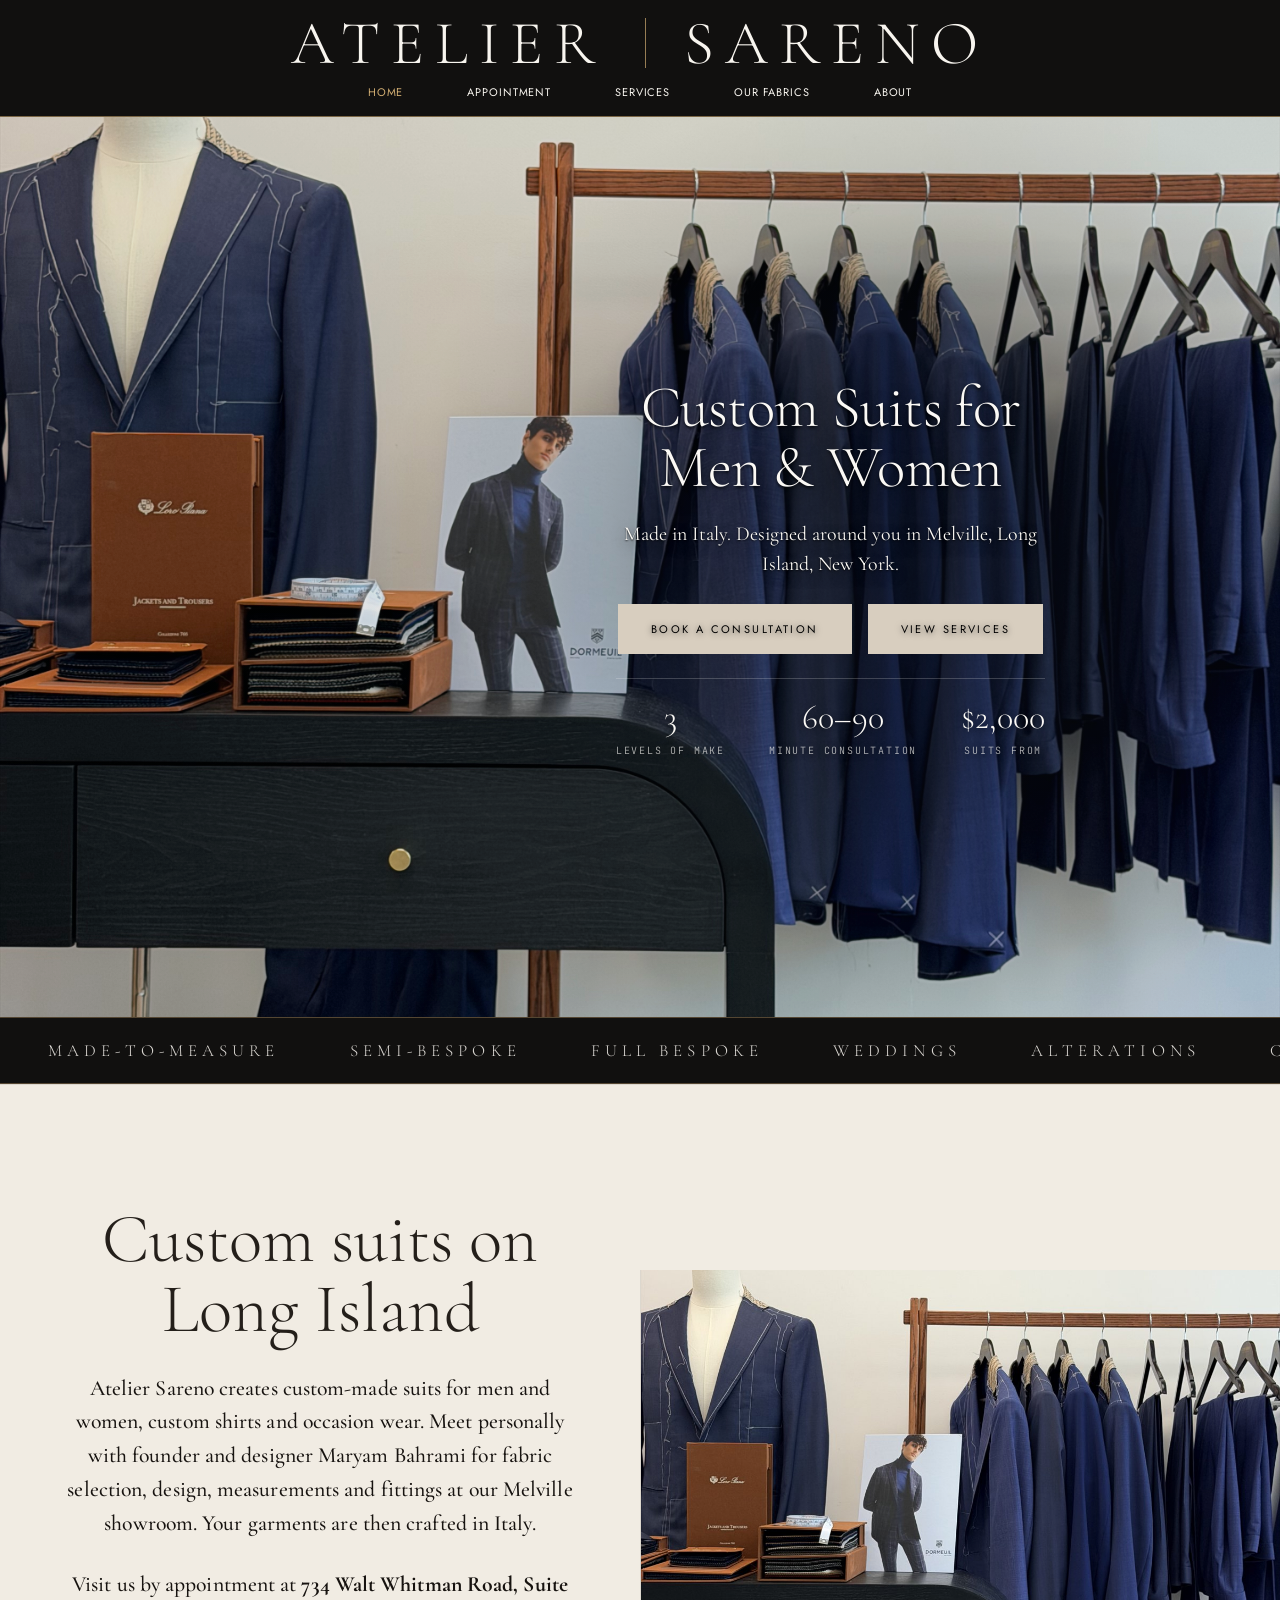
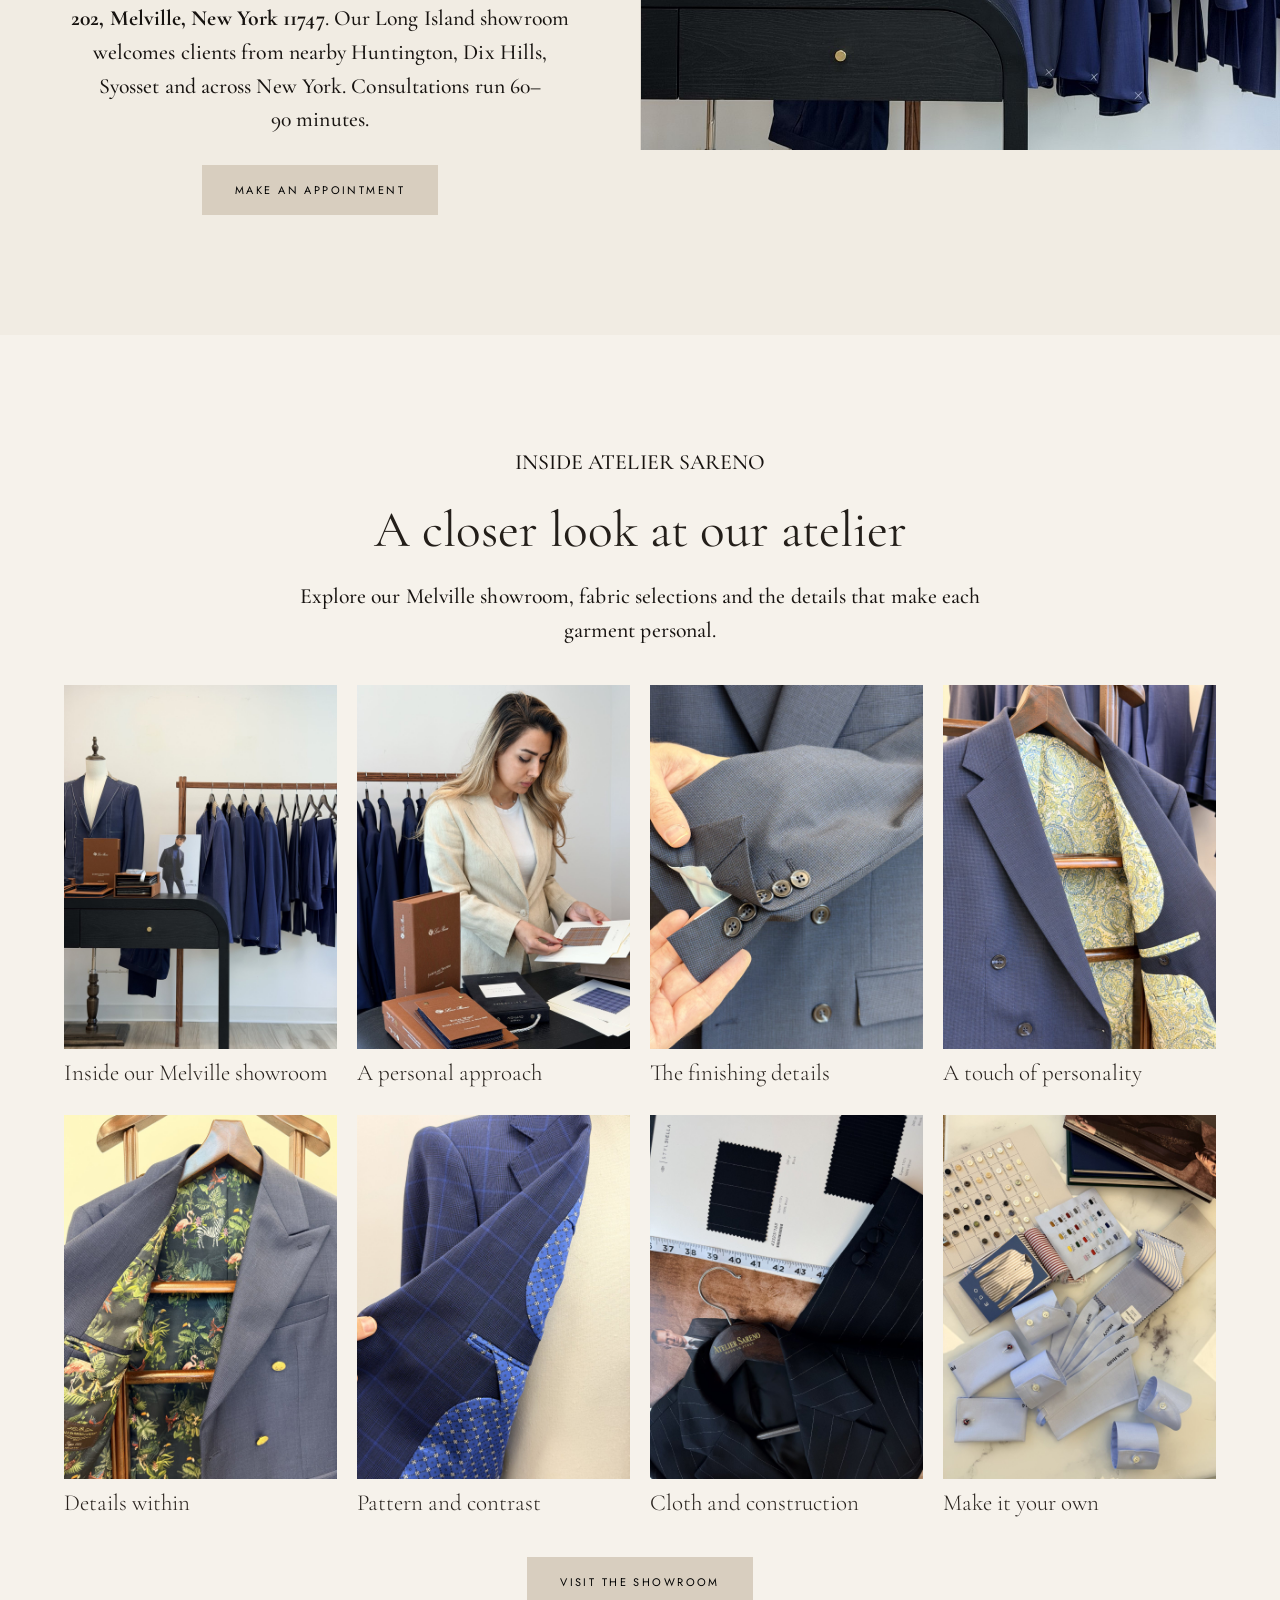
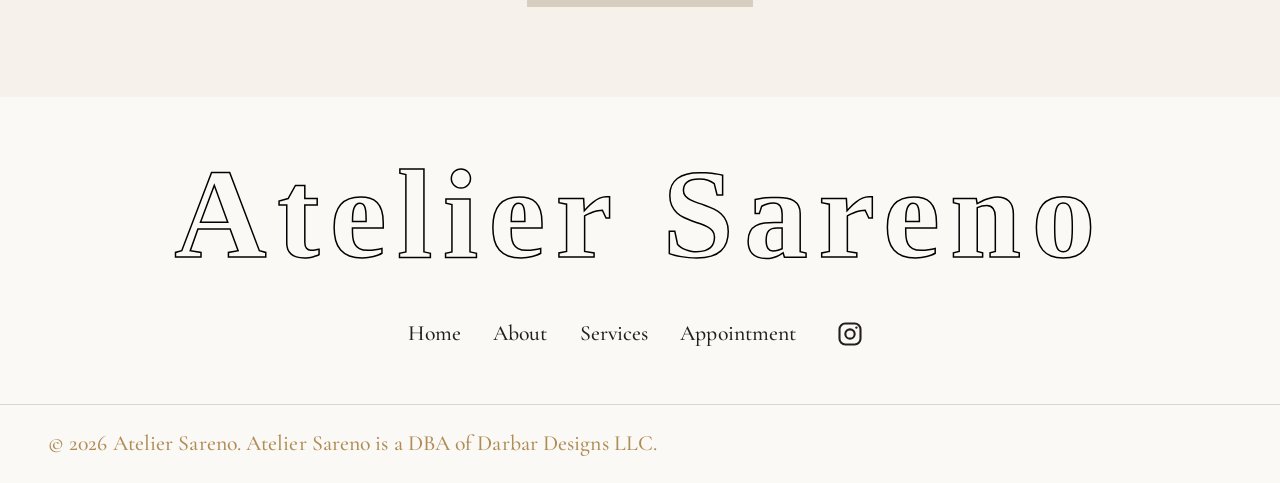
==== index.html @ d33af2ba "Refresh approved button colors on index.html" ====
<!DOCTYPE html>
<html lang="en">
<head>
<meta charset="utf-8">
<meta name="viewport" content="width=device-width, initial-scale=1">
<title>Custom Suits in Melville, Long Island, New York | Atelier Sareno</title>
<meta name="description" content="Custom-made suits for men and women in Melville, Long Island, New York. Made in Italy, with private design consultations and fittings. Suits from $2,000.">
<link rel="canonical" href="https://ateliersareno.com/">
<meta property="og:title" content="Custom Suits in Melville, Long Island, New York | Atelier Sareno">
<meta property="og:description" content="Custom-made suits for men and women in Melville, Long Island, New York. Made in Italy, with private design consultations and fittings. Suits from $2,000.">
<meta property="og:type" content="website">
<meta property="og:image" content="assets/img/hero-poster.jpg">
<link rel="icon" href="favicon.svg" type="image/svg+xml">
<link rel="preconnect" href="https://fonts.googleapis.com">
<link rel="preconnect" href="https://fonts.gstatic.com" crossorigin>
<link href="https://fonts.googleapis.com/css2?family=Cormorant+Garamond:wght@300;400;500;600&family=Jost:wght@300;400;600;700&family=JetBrains+Mono:wght@400&display=swap" rel="stylesheet">
<link rel="stylesheet" href="assets/css/styles.css?v=20261023-buttons">
<style>
  /* Homepage readability refinement */
  .home-masthead {
    position: relative;
    flex-direction: column;
    justify-content: center;
    gap: 16px;
    padding: 18px 48px 16px;
    background: #11100f;
    border-bottom: 1px solid rgba(209, 173, 114, .55);
    backdrop-filter: none;
    -webkit-backdrop-filter: none;
  }

  .home-masthead__brand {
    display: grid;
    grid-template-columns: auto 1px auto;
    align-items: center;
    column-gap: clamp(22px, 3vw, 48px);
    color: #f8f5ef;
    font-family: var(--serif);
    font-size: clamp(40px, 4.8vw, 68px);
    font-weight: 300;
    line-height: .8;
    letter-spacing: .18em;
    text-transform: uppercase;
  }

  .home-masthead__divider {
    width: 1px;
    height: .82em;
    background: rgba(209, 173, 114, .7);
  }

  .home-masthead .site-nav {
    gap: clamp(34px, 5vw, 76px);
    font-size: 11px;
    font-weight: 400;
    letter-spacing: .08em;
  }

  .home-masthead .site-nav a { color: #f8f5ef; }
  .home-masthead .site-nav a.is-active,
  .home-masthead .site-nav a:hover { color: #d1ad72; }

  .hero { justify-content: flex-end; }
  .hero__scrim {
    background:
      radial-gradient(ellipse 42% 52% at 72% 48%,
        rgba(10, 14, 20, .52) 0%,
        rgba(10, 14, 20, .34) 46%,
        rgba(10, 14, 20, .12) 72%,
        rgba(10, 14, 20, .04) 100%),
      rgba(10, 14, 20, .08);
  }

  .hero__inner {
    width: min(100%, 720px);
    max-width: 720px;
    margin: 0 clamp(4vw, 7vw, 110px) 0 0;
    gap: 22px;
  }

  .hero__title {
    max-width: none;
    font-size: clamp(42px, 4.6vw, 68px);
    line-height: 1.02;
    letter-spacing: -.012em;
    text-shadow:
      0 2px 3px rgba(0, 0, 0, .72),
      0 8px 24px rgba(0, 0, 0, .44);
  }

  .hero__title span {
    display: block;
  }

  .hero__lede {
    max-width: 46ch;
    font-size: clamp(18px, 1.55vw, 22px);
    line-height: 1.5;
    font-weight: 400;
    text-shadow:
      0 1px 2px rgba(0, 0, 0, .86),
      0 5px 14px rgba(0, 0, 0, .52);
  }

  .hero__actions {
    margin-top: 2px;
  }

  .hero__actions .btn,
  .hero__stats {
    text-shadow: 0 1px 6px rgba(0, 0, 0, .62);
  }

  .hero__stats {
    margin-top: 2px;
    padding-top: 18px;
  }

  @media (max-width: 720px) {
    .home-masthead {
      min-height: 92px;
      padding: 22px 62px 22px 20px;
      align-items: center;
    }

    .home-masthead__brand {
      column-gap: 14px;
      font-size: clamp(27px, 8vw, 38px);
      letter-spacing: .12em;
    }

    .home-masthead .nav-toggle {
      position: absolute;
      top: 22px;
      right: 18px;
      color: #f8f5ef;
      border-color: rgba(248, 245, 239, .35);
    }

    .home-masthead .site-nav {
      top: 100%;
      background: #11100f;
    }

    .home-masthead .site-nav a {
      color: #f8f5ef;
      border-bottom-color: rgba(248, 245, 239, .14);
    }

    .hero { justify-content: center; }

    .hero__scrim {
      background:
        radial-gradient(ellipse 78% 48% at 50% 48%,
          rgba(10, 14, 20, .56) 0%,
          rgba(10, 14, 20, .30) 52%,
          rgba(10, 14, 20, .08) 100%),
        rgba(10, 14, 20, .08);
    }

    .hero__inner {
      margin: 0;
      padding: 64px 20px 44px;
      gap: 20px;
    }

    .hero__title {
      font-size: clamp(38px, 11vw, 54px);
    }

    .hero__lede {
      font-size: 17px;
      line-height: 1.48;
    }
  }
</style>
<!-- Google tag (gtag.js) -->
<script async src="https://www.googletagmanager.com/gtag/js?id=AW-18395568832"></script>
<script>
  window.dataLayer = window.dataLayer || [];
  function gtag(){dataLayer.push(arguments);}
  gtag('js', new Date());

  gtag('config', 'AW-18395568832');
</script>
<!-- Meta Pixel Code -->
<script>
  !function(f,b,e,v,n,t,s)
  {if(f.fbq)return;n=f.fbq=function(){n.callMethod?
  n.callMethod.apply(n,arguments):n.queue.push(arguments)};
  if(!f._fbq)f._fbq=n;n.push=n;n.loaded=!0;n.version='2.0';
  n.queue=[];t=b.createElement(e);t.async=!0;
  t.src=v;s=b.getElementsByTagName(e)[0];
  s.parentNode.insertBefore(t,s)}(window, document,'script',
  'https://connect.facebook.net/en_US/fbevents.js');
  fbq('init', '1225433773137099');
  fbq('track', 'PageView');
</script>
<!-- End Meta Pixel Code -->
<meta property="og:url" content="https://ateliersareno.com/">
<script type="application/ld+json">
{
  "@context": "https://schema.org",
  "@type": "ClothingStore",
  "@id": "https://ateliersareno.com/#atelier",
  "name": "Atelier Sareno",
  "url": "https://ateliersareno.com/",
  "description": "Custom-made suits and shirts for men and women, made in Italy. Private design consultations, fabric selection, measurements and fittings in Melville, Long Island, New York. By appointment only.",
  "image": "https://ateliersareno.com/assets/img/atelier-office-hero.jpg",
  "email": "info@ateliersareno.com",
  "address": {
    "@type": "PostalAddress",
    "streetAddress": "734 Walt Whitman Road, Suite 202",
    "addressLocality": "Melville",
    "addressRegion": "NY",
    "postalCode": "11747",
    "addressCountry": "US"
  },
  "areaServed": [
    {
      "@type": "Place",
      "name": "Long Island, New York"
    },
    {
      "@type": "State",
      "name": "New York"
    }
  ],
  "sameAs": [
    "https://www.instagram.com/atelier_sareno/"
  ]
}
</script>
</head>
<body>

<header class="site-header home-masthead">
  <a class="home-masthead__brand" href="index.html" aria-label="Atelier Sareno home">
    <span>Atelier</span><span class="home-masthead__divider" aria-hidden="true"></span><span>Sareno</span>
  </a>
  <button class="nav-toggle" type="button" data-nav-toggle aria-expanded="false" aria-controls="primary-nav">Menu</button>
  <nav class="site-nav" id="primary-nav" data-nav aria-label="Primary">
    <a href="index.html" class="is-active">Home</a>
    <a href="appointment.html">Appointment</a>
    <a href="services.html">Services</a>
    <a href="our-fabrics.html">Our Fabrics</a>
    <a href="about.html">About</a>
  </nav>
</header>

<main>
  <section class="hero">
    <!-- Background still. To use a video instead: put an MP4 at assets/video/hero.mp4,
         delete the <img> below and uncomment the <video> block. -->
    <img class="hero__media" src="assets/img/atelier-office-hero.jpg" alt="">
    <!--
    <video class="hero__media" autoplay muted loop playsinline poster="assets/img/hero-poster.jpg" aria-hidden="true">
      <source src="assets/video/hero.mp4" type="video/mp4">
    </video>
    -->
    <div class="hero__scrim"></div>
    <div class="hero__inner">
      <h1 class="hero__title"><span>Custom Suits for</span><span>Men &amp; Women</span></h1>
      <p class="hero__lede">Made in Italy. Designed around you in Melville, Long Island, New York.</p>
      <div class="hero__actions">
        <a class="btn btn--ghost-light" href="appointment.html">Book a consultation</a>
        <a class="btn btn--ghost-light" href="services.html">View services</a>
      </div>
      <div class="hero__stats">
        <div class="stat"><span class="stat__value">3</span><span class="stat__label">Levels of make</span></div>
        <div class="stat"><span class="stat__value">60&ndash;90</span><span class="stat__label">Minute consultation</span></div>
        <div class="stat"><span class="stat__value">$2,000</span><span class="stat__label">Suits from</span></div>
      </div>
    </div>
  </section>

  <section class="strip" aria-label="What we make">
    <span>Made-to-Measure</span><span>Semi-Bespoke</span><span>Full Bespoke</span><span>Weddings</span><span>Alterations</span><span>Consultation</span><span>Made-to-Measure</span><span>Semi-Bespoke</span>
  </section>

  <section class="split">
    <div class="split__copy">
      <h2>Custom suits on Long Island</h2>
      <p>Atelier Sareno creates custom-made suits for men and women, custom shirts and occasion wear. Meet personally with founder and designer Maryam Bahrami for fabric selection, design, measurements and fittings at our Melville showroom. Your garments are then crafted in Italy.</p>
      <p>Visit us by appointment at <strong>734 Walt Whitman Road, Suite 202, Melville, New York 11747</strong>. Our Long Island showroom welcomes clients from nearby Huntington, Dix Hills, Syosset and across New York. Consultations run 60&ndash;90 minutes.</p>
      <a class="btn btn--brass" href="appointment.html">Make an appointment</a>
    </div>
    <div class="split__media">
      <img src="assets/img/showroom-20261018/showroom.jpg" alt="Suits on the rack and fabric books in the Atelier Sareno showroom" loading="lazy" width="1200" height="1600">
    </div>
  </section>

  <section class="atelier-gallery" aria-labelledby="atelier-gallery-title">
    <div class="atelier-gallery__intro"><p class="atelier-gallery__eyebrow">Inside Atelier Sareno</p><h2 id="atelier-gallery-title">A closer look at our atelier</h2><p>Explore our Melville showroom, fabric selections and the details that make each garment personal.</p></div>
    <div class="atelier-gallery__grid"><figure><a href="assets/img/showroom-20261018/showroom.jpg"><img src="assets/img/showroom-20261018/showroom.jpg" alt="Suits in progress and fabric books in the Atelier Sareno showroom" width="1200" height="1600" loading="lazy"></a><figcaption>Inside our Melville showroom</figcaption></figure><figure><a href="assets/img/showroom-20261018/maryam-fabrics.jpg"><img src="assets/img/showroom-20261018/maryam-fabrics.jpg" alt="Maryam selecting a checked fabric at the showroom" width="1200" height="1600" loading="lazy"></a><figcaption>A personal approach</figcaption></figure><figure><a href="assets/img/showroom-20261018/cuff-buttons.jpg"><img src="assets/img/showroom-20261018/cuff-buttons.jpg" alt="Close view of jacket cuff buttons and textured blue cloth" width="1200" height="1600" loading="lazy"></a><figcaption>The finishing details</figcaption></figure><figure><a href="assets/img/showroom-20261018/paisley-lining.jpg"><img src="assets/img/showroom-20261018/paisley-lining.jpg" alt="Blue jacket with a yellow and blue paisley lining" width="1200" height="1600" loading="lazy"></a><figcaption>A touch of personality</figcaption></figure><figure><a href="assets/img/showroom-20261018/tropical-lining.jpg"><img src="assets/img/showroom-20261018/tropical-lining.jpg" alt="Navy jacket with gold buttons and a tropical animal print lining" width="1200" height="1600" loading="lazy"></a><figcaption>Details within</figcaption></figure><figure><a href="assets/img/showroom-20261018/checked-jacket.jpg"><img src="assets/img/showroom-20261018/checked-jacket.jpg" alt="Blue checked jacket with a contrasting patterned lining" width="1200" height="1600" loading="lazy"></a><figcaption>Pattern and contrast</figcaption></figure><figure><a href="assets/img/showroom-20261018/pinstripe-suit.jpg"><img src="assets/img/showroom-20261018/pinstripe-suit.jpg" alt="Dark pinstripe jacket alongside a fabric swatch book" width="1200" height="1600" loading="lazy"></a><figcaption>Cloth and construction</figcaption></figure><figure><a href="assets/img/showroom-20261018/shirt-details.jpg"><img src="assets/img/showroom-20261018/shirt-details.jpg" alt="Shirt cuffs, collar samples, buttons and fabric selections" width="1200" height="1600" loading="lazy"></a><figcaption>Make it your own</figcaption></figure></div>
    <div class="atelier-gallery__action"><a class="btn btn--brass" href="appointment.html">Visit the showroom</a></div>
  </section>
</main>

<footer class="site-footer">
  <div class="site-footer__mark">Atelier Sareno</div>
  <nav class="site-footer__nav" aria-label="Footer">
    <a href="index.html">Home</a>
    <a href="about.html">About</a>
    <a href="services.html">Services</a>
    <a href="appointment.html">Appointment</a>
    <a href="https://www.instagram.com/atelier_sareno/" target="_blank" rel="noopener" aria-label="Atelier Sareno on Instagram" title="Instagram" style="display:inline-flex;align-items:center;justify-content:center;min-width:44px;min-height:44px"><svg xmlns="http://www.w3.org/2000/svg" width="28" height="28" viewBox="0 0 24 24" fill="none" stroke="currentColor" stroke-width="1.8" stroke-linecap="round" stroke-linejoin="round" aria-hidden="true" focusable="false" style="vertical-align:middle"><rect x="3" y="3" width="18" height="18" rx="5"/><circle cx="12" cy="12" r="4"/><circle cx="17.5" cy="6.5" r="1" fill="currentColor" stroke="none"/></svg></a>
  </nav>
  <div class="site-footer__legal">&copy; <span data-year>2026</span> Atelier Sareno. Atelier Sareno is a DBA of Darbar Designs LLC.</div>
</footer>

<script src="assets/js/main.js" defer></script>
</body>
</html>
---- assets/css/styles.css ----
/* Atelier Sareno — site styles */


:root {
  --cream: #FBF9F5;
  --panel: #F1ECE3;
  --ink: #241F1A;
  --brass: #B08D57;
  --dark: #1B1918;
  --dark-text: #F1ECE3;
  --serif: "Cormorant Garamond", "Times New Roman", Times, serif;
  --sans: "Jost", "Helvetica Neue", Helvetica, Arial, sans-serif;
  --mono: "JetBrains Mono", "SFMono-Regular", Consolas, monospace;
}

* { box-sizing: border-box; }

[hidden] { display: none !important; }

html { scroll-behavior: smooth; }

body {
  margin: 0;
  background: var(--cream);
  color: var(--ink);
  font-family: var(--sans);
  font-weight: 300;
  overflow-x: hidden;
  -webkit-font-smoothing: antialiased;
}

img, video { display: block; max-width: 100%; }

a { color: inherit; text-decoration: none; transition: color .18s ease; }
a:hover { color: var(--brass); }

::selection { background: var(--brass); color: var(--cream); }

h1, h2, h3 { margin: 0; font-family: var(--serif); font-weight: 300; }

/* ---------- header ---------- */
.site-header {
  position: sticky;
  top: 0;
  z-index: 50;
  display: flex;
  align-items: center;
  justify-content: space-between;
  gap: 24px;
  padding: 18px 48px;
  background: rgba(17, 16, 15, 0.96);
  backdrop-filter: blur(14px);
  -webkit-backdrop-filter: blur(14px);
  border-bottom: 1px solid rgba(209, 173, 114, .35);
}
.wordmark {
  font-family: var(--serif);
  font-weight: 400;
  font-size: 28px;
  letter-spacing: 0.2em;
  text-transform: uppercase;
  white-space: nowrap;
  color: var(--dark-text);
}
.site-nav {
  display: flex;
  gap: 26px;
  font-size: 11px;
  font-weight: 700;
  letter-spacing: 0.12em;
  text-transform: uppercase;
  white-space: nowrap;
}
.site-nav a { color: var(--dark-text); }
.site-nav a.is-active { color: var(--brass); }

.nav-toggle {
  display: none;
  background: none;
  border: 1px solid rgba(241, 236, 227, 0.3);
  color: var(--dark-text);
  padding: 8px 12px;
  font-family: var(--mono);
  font-size: 11px;
  letter-spacing: 0.14em;
  text-transform: uppercase;
  cursor: pointer;
}

/* dark header variant (services page) */
.site-header--dark {
  background: rgba(27, 25, 24, 0.9);
  border-bottom-color: rgba(241, 236, 227, 0.12);
}
.site-header--dark .wordmark { color: var(--dark-text); }
.site-header--dark .site-nav a { color: var(--dark-text); }
.site-header--dark .site-nav a.is-active { color: var(--brass); }
.site-header--dark .nav-toggle { color: var(--dark-text); border-color: rgba(241, 236, 227, 0.3); }

/* ---------- buttons ---------- */
.btn {
  display: inline-block;
  padding: 16px 32px;
  font-family: var(--sans);
  font-size: 11px;
  font-weight: 400;
  letter-spacing: 0.22em;
  text-transform: uppercase;
  cursor: pointer;
  border: 1px solid transparent;
  transition: background .18s ease, color .18s ease, border-color .18s ease;
}
.btn--brass { background: var(--brass); color: var(--cream); }
.btn--brass:hover { background: var(--ink); color: var(--cream); }
.btn--ghost-light { background: transparent; border-color: rgba(251, 249, 245, 0.35); color: var(--cream); }
.btn--ghost-light:hover { border-color: var(--cream); color: var(--cream); }
.btn--ghost-dark { background: transparent; border-color: rgba(36, 31, 26, 0.2); color: var(--ink); }
.btn--ghost-dark:hover { border-color: var(--brass); color: var(--ink); }

/* ---------- hero ---------- */
.hero {
  position: relative;
  min-height: 100vh;
  display: flex;
  align-items: center;
  justify-content: center;
  overflow: hidden;
}
.hero__media {
  position: absolute;
  inset: 0;
  width: 100%;
  height: 100%;
  object-fit: cover;
  object-position: center20%;
  z-index: 0;
}
.hero__scrim {
  position: absolute;
  inset: 0;
  background: linear-gradient(90deg, rgba(18,16,14,.48) 0%, rgba(18,16,14,.28) 55%, rgba(18,16,14,.12) 100%);
  z-index: 1;
}
.hero__inner {
  position: relative;
  z-index: 2;
  display: flex;
  flex-direction: column;
  align-items: center;
  text-align: center;
  gap: 32px;
  max-width: 660px;
  padding: 96px 32px;
  color: var(--cream);
}
.hero__title {
  font-size: clamp(36px, 4.6vw, 72px);
  line-height: 1;
  letter-spacing: -0.02em;
  color: var(--cream);
  text-shadow: 0 2px 8px rgba(0,0,0,.45);
}

.hero__lede {
  margin: 0;
  font-family: var(--serif);
  font-weight: 300;
  font-size: clamp(18px, 2.1vw, 22px);
  line-height: 1.35;
  color: var(--cream);
  max-width: 52ch;
  text-wrap: pretty;
}
.hero__actions { display: flex; gap: 16px; flex-wrap: wrap; justify-content: center; }
.hero__stats {
  display: flex;
  gap: 44px;
  flex-wrap: wrap;
  justify-content: center;
  padding-top: 20px;
  margin-top: 8px;
  border-top: 1px solid rgba(251, 249, 245, 0.2);
}
.stat { display: flex; flex-direction: column; gap: 6px; }
.stat__value { font-family: var(--serif); font-size: 34px; color: var(--cream); }
.stat__label {
  font-family: var(--mono);
  font-size: 10px;
  letter-spacing: 0.18em;
  text-transform: uppercase;
  color: rgba(251, 249, 245, 0.7);
}

/* ---------- marquee strip ---------- */
.strip {
  display: flex;
  gap: 70px;
  padding: 22px 48px;
  background: #11100f;
  border-top: 1px solid rgba(209, 173, 114, .35);
  border-bottom: 1px solid rgba(209, 173, 114, .35);
  font-family: var(--serif);
  font-size: 17px;
  letter-spacing: 0.3em;
  text-transform: uppercase;
  color: rgba(248, 245, 239, .88);
  white-space: nowrap;
  overflow: hidden;
}

/* ---------- split CTA ---------- */
.split {
  display: grid;
  grid-template-columns: 1fr 1fr;
  align-items: center;
  border-top: 1px solid rgba(36, 31, 26, 0.1);
  background: var(--panel);
}
.split__copy {
  padding: 120px 48px;
  text-align: center;
  display: flex;
  flex-direction: column;
  align-items: center;
  gap: 28px;
}
.split__copy h2 { font-size: clamp(40px, 5.4vw, 80px); line-height: 1; max-width: 14ch; }
.split__copy p {
  margin: 0;
  font-size: 17px;
  line-height: 1.7;
  color: rgba(36, 31, 26, 0.75);
  max-width: 52ch;
  text-wrap: pretty;
}
.split__media {
  aspect-ratio: 4 / 3;
  border-left: 1px solid rgba(36, 31, 26, 0.1);
  overflow: hidden;
}
.split__media img { width: 100%; height: 100%; object-fit: cover; }

/* ---------- services page ---------- */
.page--dark { background: var(--dark); color: var(--dark-text); }
.page--dark .page-title { color: var(--dark-text); }

.page-title-band { padding: 70px 48px 40px; text-align: center; }
.page-title { font-size: clamp(34px, 4vw, 54px); }

.service-group { padding: 0 48px 60px; }
.service-group__title {
  margin: 0 0 28px;
  font-family: var(--serif);
  font-weight: 400;
  font-size: 34px;
}
.service-row {
  display: flex;
  align-items: center;
  gap: 32px;
  padding: 28px 0;
  border-bottom: 1px solid rgba(241, 236, 227, 0.12);
}
.service-row__media {
  width: 220px;
  height: 220px;
  flex: none;
  border: 1px solid rgba(241, 236, 227, 0.14);
  overflow: hidden;
  background: #14120F;
}
.service-row__media img { width: 100%; height: 100%; object-fit: cover; }
.service-row__body { flex: 1; display: flex; flex-direction: column; gap: 6px; min-width: 0; }
.service-row__body h3 { font-family: var(--serif); font-weight: 400; font-size: 28px; }
.service-row__meta { font-size: 14px; color: rgba(241, 236, 227, 0.6); }
.service-row__note {
  margin: 6px 0 0;
  font-size: 14px;
  line-height: 1.6;
  color: rgba(241, 236, 227, 0.6);
  max-width: 52ch;
}
.service-row__cta {
  align-self: flex-start;
  margin-top: 18px;
  background: var(--dark-text);
  color: var(--dark);
  padding: 16px 26px;
  font-size: 11px;
  font-weight: 700;
  letter-spacing: 0.14em;
  text-transform: uppercase;
  text-align: center;
  line-height: 1.5;
}
.service-row__cta:hover { background: var(--brass); color: var(--dark); }
.service-grid {
  max-width: 980px;
  margin: 0 auto;
  display: grid;
  grid-template-columns: 1fr;
  gap: 0;
}
.service-card {
  min-height: 290px;
  padding: 38px 0;
  gap: 40px;
  align-items: center;
  border: 0;
  border-bottom: 1px solid rgba(241, 236, 227, 0.16);
  background: transparent;
}
.service-card .service-row__media {
  width: 260px;
  height: 260px;
}
.service-card:last-child {
  width: 100%;
}
.service-card .service-row__cta {
  width: min(100%, 620px);
  min-width: 0;
  margin-top: 30px;
  padding-block: 20px;
}
.service-pair {
  display: grid;
  grid-template-columns: repeat(2, minmax(0, 1fr));
  border-bottom: 1px solid rgba(241, 236, 227, 0.12);
}
.service-pair .service-row { border-bottom: 0; }
.service-pair .service-row + .service-row {
  padding-left: 32px;
  border-left: 1px solid rgba(241, 236, 227, 0.12);
}
.service-pair .service-row__media {
  width: clamp(150px, 13vw, 200px);
  height: clamp(150px, 13vw, 200px);
}

@media (max-width: 980px) {
  .service-pair { grid-template-columns: 1fr; }
  .service-pair .service-row + .service-row {
    padding-left: 0;
    border-top: 1px solid rgba(241, 236, 227, 0.12);
    border-left: 0;
  }
}

@media (max-width: 600px) {
  .service-card {
    gap: 22px;
    padding: 28px 0;
    align-items: center;
    flex-direction: row;
  }
  .service-card .service-row__media {
    width: 31vw;
    height: 31vw;
    min-width: 118px;
    min-height: 118px;
    max-width: 180px;
    max-height: 180px;
  }
  .service-card .service-row__cta {
    width: 100%;
    min-width: 0;
    margin-top: 18px;
    padding: 15px 12px;
  }
  .service-card .service-row__body h3 { font-size: clamp(24px, 7vw, 34px); }
}


/* ---------- about page ---------- */
.duo { display: grid; grid-template-columns: 1fr 1fr; }
.duo--border-bottom { border-bottom: 1px solid rgba(36, 31, 26, 0.1); }
.duo--panel { background: var(--panel); border-top: 1px solid rgba(36, 31, 26, 0.1); grid-template-columns: 1fr; justify-items: center; }
.duo__text {
  padding: 100px 56px;
  display: flex;
  flex-direction: column;
  gap: 24px;
  border-right: 1px solid rgba(36, 31, 26, 0.1);
}
.duo__text--about {
  min-height: 100%;
  align-items: center;
  justify-content: center;
  text-align: center;
  color: #171310;
}
.duo__text--about h1 {
  margin-bottom: 24px;
  font-family: var(--serif);
  font-size: clamp(42px, 4vw, 66px);
  font-weight: 500;
  line-height: 1;
  letter-spacing: 0.015em;
}
.duo__text--about p {
  max-width: 42ch;
  margin: 0 auto 20px;
  font-family: var(--serif);
  font-size: clamp(18px, 1.45vw, 22px);
  font-weight: 400;
  line-height: 1.48;
  color: #171310;
}
.eyebrow {
  font-family: var(--mono);
  font-size: 11px;
  font-weight: 700;
  letter-spacing: 0.24em;
  text-transform: uppercase;
  color: var(--brass);
}
.duo__text h1 { font-size: clamp(42px, 5.2vw, 78px); line-height: 1; letter-spacing: -0.02em; }
.duo__text h2 { font-size: clamp(34px, 3.8vw, 54px); line-height: 1.05; }
.duo__text p {
  margin: 0;
  font-size: 17px;
  line-height: 1.75;
  color: rgba(36, 31, 26, 0.82);
  max-width: 46ch;
  text-wrap: pretty;
}
.duo__media { min-height: 520px; overflow: hidden; }
.duo__media img { width: 100%; height: 100%; object-fit: cover; }
.contact-block {
  padding: 56px 56px;
  text-align: center;
  align-items: center;
  display: flex;
  flex-direction: column;
  gap: 2px;
  font-family: var(--mono);
  font-size: 13px;
  font-weight: 700;
  letter-spacing: 0.1em;
  color: #000;
  line-height: 2.3;
}
.contact-block .btn { margin-top: 28px; align-self: center; line-height: 1; }

/* ---------- appointment page ---------- */
.booking-wrap { flex: 1; display: flex; justify-content: center; }
.booking {
  padding: 60px 64px 100px;
  background: var(--panel);
  display: flex;
  flex-direction: column;
  max-width: 860px;
  width: 100%;
}
.booking__media {
  aspect-ratio: 16 / 9;
  width: calc(100% + 128px);
  margin-left: -64px;
  margin-bottom: 36px;
  border: 1px solid rgba(36, 31, 26, 0.1);
  background: var(--panel);
  overflow: hidden;
}
.booking__media img { width: 100%; height: 100%; object-fit: cover; object-position: center 32%; }
.booking h1 {
  font-size: clamp(40px, 5.2vw, 76px);
  line-height: 1;
  letter-spacing: -0.02em;
  text-align: center;
}
.booking__lede {
  margin: 16px auto 36px;
  font-size: 18px;
  line-height: 1.75;
  color: rgba(36, 31, 26, 0.8);
  max-width: 46ch;
  text-align: center;
  text-wrap: pretty;
}

.form { display: flex; flex-direction: column; gap: 20px; font-size: 0.92em; }
.field { display: flex; flex-direction: column; gap: 8px; }
.field__label {
  font-family: var(--sans);
  font-size: 10px;
  font-weight: 800;
  letter-spacing: 0.2em;
  text-transform: uppercase;
  color: var(--ink);
}
.field input,
.field textarea {
  background: none;
  border: none;
  border-bottom: 1px solid rgba(36, 31, 26, 0.16);
  color: var(--ink);
  font-family: var(--sans);
  font-size: 17px;
  font-weight: 300;
  padding: 10px 0;
  outline: none;
}
.field textarea { resize: vertical; }
.field input:focus,
.field textarea:focus { border-bottom-color: var(--brass); }
.field input::placeholder,
.field textarea::placeholder { color: rgba(36, 31, 26, 0.35); }

.select-wrap { position: relative; }
.select-wrap select {
  width: 100%;
  background: none;
  border: 1px solid rgba(36, 31, 26, 0.16);
  color: var(--ink);
  font-family: var(--sans);
  font-size: 16px;
  font-weight: 300;
  padding: 14px 40px 14px 16px;
  outline: none;
  appearance: none;
  -webkit-appearance: none;
  cursor: pointer;
  border-radius: 0;
}
.select-wrap select:focus { border-color: var(--brass); }
.select-wrap::after {
  content: "\25BE";
  position: absolute;
  right: 16px;
  top: 50%;
  transform: translateY(-50%);
  pointer-events: none;
  font-size: 12px;
  color: var(--ink);
}

.calendar {
  border: 1px solid rgba(36, 31, 26, 0.16);
  padding: 20px;
  display: flex;
  flex-direction: column;
  gap: 16px;
}
.calendar__head { display: flex; align-items: center; justify-content: space-between; }
.calendar__nav {
  background: none;
  border: none;
  color: var(--ink);
  font-size: 18px;
  line-height: 1;
  cursor: pointer;
  padding: 6px 12px;
}
.calendar__nav:hover { color: var(--brass); }
.calendar__month { font-family: var(--serif); font-size: 18px; font-weight: 700; color: var(--ink); }
.calendar__weekdays,
.calendar__grid { display: grid; grid-template-columns: repeat(7, 1fr); gap: 4px; justify-items: center; }
.calendar__weekdays {
  font-family: var(--mono);
  font-size: 10px;
  color: rgba(36, 31, 26, 0.5);
}
.calendar__day {
  width: 36px;
  height: 36px;
  border: none;
  background: transparent;
  color: var(--ink);
  font-family: var(--sans);
  font-size: 13px;
  cursor: pointer;
  border-radius: 50%;
  transition: background .15s ease, color .15s ease;
}
.calendar__day:hover:not(:disabled) { background: rgba(176, 141, 87, 0.2); }
.calendar__day:disabled { color: rgba(36, 31, 26, 0.28); cursor: default; }
.calendar__day.is-empty { visibility: hidden; }
.calendar__day.is-selected { background: var(--brass); color: var(--cream); }
.calendar__times {
  display: flex;
  flex-wrap: wrap;
  gap: 8px;
  padding-top: 12px;
  border-top: 1px solid rgba(36, 31, 26, 0.1);
}
.time-slot {
  background: transparent;
  color: var(--ink);
  border: 1px solid rgba(36, 31, 26, 0.16);
  padding: 9px 14px;
  font-family: var(--sans);
  font-size: 12px;
  cursor: pointer;
  transition: background .15s ease, color .15s ease, border-color .15s ease;
}
.time-slot:hover { border-color: var(--brass); }
.time-slot.is-selected { background: var(--brass); color: var(--cream); border-color: var(--brass); }

.form__error {
  font-family: var(--mono);
  font-size: 11px;
  letter-spacing: 0.08em;
  color: #9B3A2F;
}
.form__submit { align-self: flex-start; margin-top: 8px; }

.confirmation { display: flex; flex-direction: column; gap: 20px; padding: 20px 0 8px; }
.confirmation h2 { font-size: clamp(30px, 3.6vw, 44px); line-height: 1.1; }
.confirmation__note { font-size: 15px; opacity: 0.75; max-width: 42ch; }

.how-it-works { max-width: 900px; margin: 0 auto; padding: 72px 48px; display: flex; flex-direction: column; gap: 22px; border: 1px solid rgba(241, 236, 227, 0.16); }
.how-it-works h2 { font-size: clamp(34px, 4.4vw, 48px); font-weight: 400; margin-bottom: 6px; }
.how-it-works__step { display: flex; flex-direction: column; gap: 16px; padding-bottom: 16px; border-bottom: 1px solid rgba(36, 31, 26, 0.16); }
.how-it-works__label { font-family: var(--mono); font-size: 16px; letter-spacing: 0.1em; }
.how-it-works__step p { font-family: var(--serif); font-size: 22px; line-height: 1.5; max-width: 60ch; }
.how-it-works__cta {
  align-self: flex-start;
  margin-top: 24px;
  font-family: var(--mono);
  font-size: 13px;
  letter-spacing: 0.1em;
  text-transform: uppercase;
  color: var(--ink);
  text-decoration: underline;
  text-underline-offset: 6px;
}
.how-it-works--dark .how-it-works__step { border-bottom-color: rgba(241, 236, 227, 0.16); }
.how-it-works--dark .how-it-works__cta { color: var(--dark-text); }
@media (max-width: 640px) {
  .how-it-works { padding: 48px 24px; }
}
.confirmation__summary {
  font-family: var(--mono);
  font-size: 12px;
  line-height: 2;
  letter-spacing: 0.06em;
  color: rgba(36, 31, 26, 0.75);
}
.confirmation__actions { display: flex; gap: 12px; flex-wrap: wrap; }

.booking__contact {
  display: flex;
  flex-direction: column;
  gap: 2px;
  margin-top: 32px;
  padding: 28px 32px;
  border: 1px solid rgba(36, 31, 26, 0.16);
  font-family: var(--sans);
  font-size: 14px;
  font-weight: 700;
  color: var(--ink);
  line-height: 1.9;
}

/* ---------- footer ---------- */
.site-footer { background: var(--cream); color: var(--ink); }
.site-footer__mark {
  font-family: "Times New Roman", Times, serif;
  font-weight: 600;
  font-size: clamp(36px, 10vw, 170px);
  line-height: 0.9;
  letter-spacing: 0.08em;
  text-align: center;
  padding: 60px 24px 40px;
  color: transparent;
  -webkit-text-stroke: 1.5px #000;
  text-stroke: 1.5px #000;
}
.site-footer__nav {
  display: flex;
  align-items: center;
  justify-content: center;
  flex-wrap: wrap;
  gap: 32px;
  padding: 0 48px 48px;
  font-family: var(--mono);
  font-size: 12px;
  letter-spacing: 0.12em;
  text-transform: uppercase;
}
.site-footer__nav a { color: var(--ink); }
.site-footer__legal {
  border-top: 1px solid rgba(36, 31, 26, 0.16);
  padding: 22px 48px;
  font-family: var(--mono);
  font-size: 11px;
  letter-spacing: 0.1em;
  color: var(--brass);
}

/* ---------- 404 ---------- */
.notfound {
  min-height: 70vh;
  display: flex;
  flex-direction: column;
  align-items: center;
  justify-content: center;
  gap: 24px;
  text-align: center;
  padding: 80px 32px;
}
.notfound h1 { font-size: clamp(48px, 8vw, 110px); line-height: 1; }

/* ---------- responsive ---------- */
@media (max-width: 900px) {
  .site-header { padding: 16px 24px; }
  .wordmark { font-size: 20px; letter-spacing: 0.16em; }
  .nav-toggle { display: block; }
  .site-nav {
    position: absolute;
    top: 100%;
    left: 0;
    right: 0;
    flex-direction: column;
    gap: 0;
    background: var(--cream);
    border-bottom: 1px solid rgba(36, 31, 26, 0.1);
    display: none;
  }
  .site-header--dark .site-nav { background: var(--dark); }
  .site-nav.is-open { display: flex; }
  .site-nav a { padding: 16px 24px; border-bottom: 1px solid rgba(36, 31, 26, 0.08); }

  .split, .duo { grid-template-columns: 1fr; }
  .duo__text { border-right: none; border-bottom: 1px solid rgba(36, 31, 26, 0.1); padding: 64px 24px; }
  .duo__media { min-height: 320px; }
  .contact-block { padding: 64px 24px; }
  .split__copy { padding: 72px 24px; }
  .split__media { border-left: none; border-top: 1px solid rgba(36, 31, 26, 0.1); }

  .strip { gap: 40px; font-size: 14px; padding: 18px 24px; }

  .service-group { padding: 0 24px 40px; }
  .service-row { flex-wrap: wrap; gap: 20px; }
  .service-row__media { width: 140px; height: 140px; }
  .service-row__cta { width: 100%; }

  .booking { padding: 40px 24px 72px; }
  .booking__media { width: calc(100% + 48px); margin-left: -24px; }
  .site-footer__nav { gap: 18px; padding: 0 24px 36px; font-size: 11px; }
  .site-footer__legal { padding: 20px 24px; }
  .page-title-band { padding: 48px 24px 28px; }
}

@media (max-width: 480px) {
  .hero__stats { gap: 24px; }
  .stat__value { font-size: 26px; }
  .hero__inner { padding: 72px 20px; }
}

@media print {
  .site-header, .nav-toggle, .hero__media { display: none; }
}

/* ---------- alterations landing page ---------- */
.landing-page {
  --landing-ivory: #f7f1e6;
  --landing-cream: #fbf7ef;
  --landing-nude: #eadfce;
  --landing-gold: #b99258;
  --landing-brown: #493a30;
  --landing-muted: #78695e;
  background: var(--landing-cream);
  color: var(--landing-brown);
}
.landing-page .landing-header {
  position: relative;
  padding: 28px clamp(24px, 6vw, 88px);
  background: #11100f;
  border-bottom: 1px solid rgba(209, 173, 114, .35);
  box-shadow: none;
  backdrop-filter: none;
}
.landing-page .wordmark { color: var(--dark-text); font-size: clamp(22px, 2.1vw, 30px); font-weight: 600; letter-spacing: .08em; }
.landing-page .site-nav { margin-left: auto; }
.landing-page .site-nav a { color: var(--dark-text); }
.landing-page .site-nav a.is-active, .landing-page .site-nav a:hover { color: var(--landing-gold); }
.landing-header__note { margin-left: 30px; font-family: var(--serif); font-size: 12px; letter-spacing: .09em; text-transform: uppercase; color: rgba(241, 236, 227, .7); }

.landing-hero, .landing-service, .landing-custom {
  width: min(1180px, calc(100% - 48px));
  margin-inline: auto;
  display: grid;
  grid-template-columns: minmax(0, .92fr) minmax(340px, .78fr);
  align-items: center;
  gap: clamp(56px, 9vw, 138px);
}
.landing-hero { min-height: 760px; padding: 76px 0 112px; }
.landing-hero__copy { padding-left: clamp(0px, 2vw, 28px); }
.landing-kicker { margin: 0 0 24px; font-size: 11px; font-weight: 500; letter-spacing: .2em; text-transform: uppercase; color: var(--landing-gold); }
.landing-hero h1 { max-width: 12ch; font-size: clamp(48px, 6.1vw, 86px); font-weight: 500; line-height: .98; letter-spacing: -.025em; text-transform: uppercase; }
.landing-rule { display: block; width: 84px; height: 1px; margin: 28px 0; background: var(--landing-gold); }
.landing-intro { max-width: 37ch; margin: 0; font-family: var(--serif); font-size: clamp(19px, 2vw, 24px); line-height: 1.45; color: var(--landing-muted); }
.landing-list { margin: 0; padding: 0; list-style: none; font-family: var(--serif); font-size: clamp(18px, 1.8vw, 22px); line-height: 1.55; color: var(--landing-muted); }
.landing-list--inline { margin-top: 9px; }
.landing-list--inline li { display: inline; }
.landing-list--inline li + li::before { content: " · "; color: var(--landing-gold); }
.landing-button { display: inline-flex; align-items: center; justify-content: center; min-width: 260px; margin-top: 38px; padding: 17px 26px; border: 1px solid rgba(185, 146, 88, .75); background: var(--landing-nude); color: var(--landing-brown); font-size: 11px; font-weight: 600; letter-spacing: .12em; text-transform: uppercase; transition: background .2s ease, color .2s ease; }
.landing-button:hover { background: var(--landing-brown); color: var(--landing-cream); }
.landing-photo-frame { margin: 0; padding: clamp(14px, 2vw, 28px); background: var(--landing-ivory); }
.landing-photo-frame img { width: 100%; height: auto; object-fit: contain; }
.landing-hero__media { justify-self: end; width: min(100%, 480px); }

.landing-alterations {
  width: min(1080px, calc(100% - 48px));
  margin: 0 auto 80px;
  padding: clamp(64px, 8vw, 104px);
  display: grid;
  grid-template-columns: minmax(0, 1.15fr) minmax(260px, .85fr);
  gap: clamp(52px, 8vw, 110px);
  align-items: center;
  background: var(--landing-ivory);
}
.landing-alterations__intro h2 { font-size: clamp(38px, 4.3vw, 58px); font-weight: 500; line-height: 1.03; }
.landing-alterations__intro > p:last-child { max-width: 45ch; margin: 0; font-family: var(--serif); font-size: clamp(18px, 1.7vw, 22px); line-height: 1.55; color: var(--landing-muted); }
.landing-alterations__list { margin: 0; padding: 0; display: grid; grid-template-columns: 1fr 1fr; column-gap: 30px; list-style: none; font-family: var(--serif); font-size: 18px; color: var(--landing-muted); }
.landing-alterations__list li { padding: 10px 0; border-bottom: 1px solid rgba(185, 146, 88, .28); }

.landing-services { padding: 18px 0 134px; }
.landing-service { min-height: 660px; padding: 72px 0; }
.landing-service--reverse .landing-service__media { order: 2; }
.landing-service--reverse .landing-service__copy { order: 1; }
.landing-service__media { width: min(100%, 500px); justify-self: center; }
.landing-service__media img { max-height: 570px; }
.landing-service__copy h2, .landing-custom__copy h2, .landing-studio h2 { font-size: clamp(37px, 4.1vw, 58px); font-weight: 500; line-height: 1.04; color: var(--landing-brown); }

.landing-custom { width: 100%; grid-template-columns: minmax(300px, .78fr) minmax(0, 1.22fr); gap: clamp(52px, 8vw, 122px); padding: 92px max(24px, calc((100vw - 1180px) / 2)); background: var(--landing-nude); }
.landing-custom__media { margin: 0; justify-self: end; width: min(100%, 460px); }
.landing-custom__media img { width: 100%; height: auto; object-fit: contain; }
.landing-custom__copy { max-width: 600px; }
.landing-made { margin: 28px 0 18px; color: var(--landing-gold); font-family: var(--serif); font-size: 18px; font-weight: 600; letter-spacing: .08em; text-transform: uppercase; }
.landing-custom .landing-button { background: transparent; }
.landing-custom .landing-button:hover { background: var(--landing-brown); }

.landing-studio { padding: 118px 24px; text-align: center; background: var(--landing-ivory); }
.landing-studio .landing-kicker { margin-bottom: 18px; }
.landing-studio address, .landing-studio > p:not(.landing-kicker) { margin: 26px 0 0; font-family: var(--serif); font-size: 19px; font-style: normal; line-height: 1.65; color: var(--landing-muted); }
.landing-studio > p:not(.landing-kicker) { margin-top: 10px; font-style: italic; }
.landing-footer { display: flex; justify-content: space-between; gap: 24px; padding: 26px clamp(24px, 6vw, 88px); border-top: 1px solid rgba(73, 58, 48, .12); background: var(--landing-cream); color: var(--landing-muted); font-size: 11px; letter-spacing: .1em; text-transform: uppercase; }

@media (max-width: 900px) {
  .landing-page .landing-header { padding: 20px 24px; }
  .landing-page .site-nav { background: var(--landing-cream); }
  .landing-header__note { display: none; }
  .landing-page .nav-toggle { color: var(--landing-brown); border-color: rgba(73, 58, 48, .25); }
  .landing-hero, .landing-service, .landing-custom { grid-template-columns: 1fr; gap: 48px; }
  .landing-hero { min-height: 0; padding: 72px 0 96px; }
  .landing-hero__media { justify-self: center; width: min(100%, 520px); }
  .landing-service { min-height: 0; padding: 64px 0; }
  .landing-service--reverse .landing-service__media, .landing-service--reverse .landing-service__copy { order: initial; }
  .landing-service__media { justify-self: stretch; width: 100%; }
  .landing-service__copy { padding: 0 8px; }
  .landing-services { padding-bottom: 90px; }
  .landing-alterations { grid-template-columns: 1fr; padding: 64px clamp(24px, 7vw, 56px); }
  .landing-custom { padding: 78px 24px; }
  .landing-custom__media { justify-self: center; width: min(100%, 520px); }
}
@media (max-width: 520px) {
  .landing-hero, .landing-service { width: calc(100% - 36px); }
  .landing-hero h1 { font-size: clamp(43px, 13vw, 62px); }
  .landing-photo-frame { padding: 12px; }
  .landing-alterations { width: calc(100% - 36px); margin-bottom: 52px; padding: 52px 24px; gap: 34px; }
  .landing-alterations__list { grid-template-columns: 1fr; }
  .landing-button { width: 100%; min-width: 0; }
  .landing-studio { padding: 88px 24px; }
  .landing-footer { flex-direction: column; align-items: center; text-align: center; }
}

/* ---------- unified luxury body typography ---------- */
body p:not(.hero__lede):not(.fabrics-kicker):not(.fabrics-intro__statement):not(.landing-kicker):not(.form__error):not(.confirmation__note) {
  font-family: var(--serif);
  font-size: clamp(20px, 1.7vw, 26px);
  font-weight: 500;
  line-height: 1.55;
  letter-spacing: .004em;
}
body:not(.page--dark):not(.landing-page) p:not(.hero__lede):not(.form__error):not(.confirmation__note),
.landing-page p:not(.landing-kicker):not(.form__error):not(.confirmation__note) {
  color: #171310;
}
.page--dark p:not(.form__error):not(.confirmation__note) {
  color: #f1ece3;
}

/* Contact details and social links match the About body text on every page. */
.contact-block,
.booking__contact,
.landing-studio address,
.site-footer__nav,
.site-footer__legal,
.landing-footer {
  font-family: var(--serif);
  font-size: clamp(20px, 1.7vw, 26px);
  font-weight: 500;
  line-height: 1.55;
  letter-spacing: .004em;
  font-style: normal;
  text-transform: none;
}
.contact-block > span,
.contact-block > a:not(.btn),
.booking__contact > span,
.booking__contact > a,
.site-footer__nav > a,
.landing-footer > a {
  font: inherit;
  letter-spacing: inherit;
}
.contact-block > span,
.contact-block > a:not(.btn),
.booking__contact > span,
.booking__contact > a {
  max-width: 100%;
  overflow-wrap: anywhere;
}

/* Original showroom and garment photographs, October 2026. */
.atelier-gallery { padding: clamp(48px,7vw,100px) clamp(20px,5vw,80px); background: #f6f2eb; }
.atelier-gallery__intro { max-width: 700px; margin: 0 auto 38px; text-align: center; }
.atelier-gallery__eyebrow { text-transform: uppercase; letter-spacing: .14em; font-size: 13px; }
.atelier-gallery h2 { font-family: var(--serif); font-size: clamp(34px,4vw,52px); font-weight: 400; line-height: 1.1; margin: 12px 0 20px; }
.atelier-gallery__grid { display: grid; grid-template-columns: repeat(4,minmax(0,1fr)); gap: 28px 20px; }
.atelier-gallery figure { margin: 0; min-width: 0; }
.atelier-gallery figure a { display: block; }
.atelier-gallery img { display: block; width: 100%; height: auto; aspect-ratio: 3/4; object-fit: cover; }
.atelier-gallery figcaption { font-family: var(--serif); font-size: 23px; color: #29231e; padding-top: 10px; }
.atelier-gallery__action { margin-top: 40px; text-align: center; }
@media(max-width: 1000px) { .atelier-gallery__grid { grid-template-columns: repeat(2,minmax(0,1fr)); } }
@media(max-width: 480px) { .atelier-gallery__grid { grid-template-columns: 1fr; gap: 26px; } }

/* Approved action button palette, October 23, 2026. */
body .btn,
body .service-row__cta,
body .landing-button {
  background: #D8CEBF;
  color: #000000;
  border-color: #D8CEBF;
}
body .btn:hover,
body .service-row__cta:hover,
body .landing-button:hover {
  background: #CBBEAC;
  color: #000000;
  border-color: #CBBEAC;
}
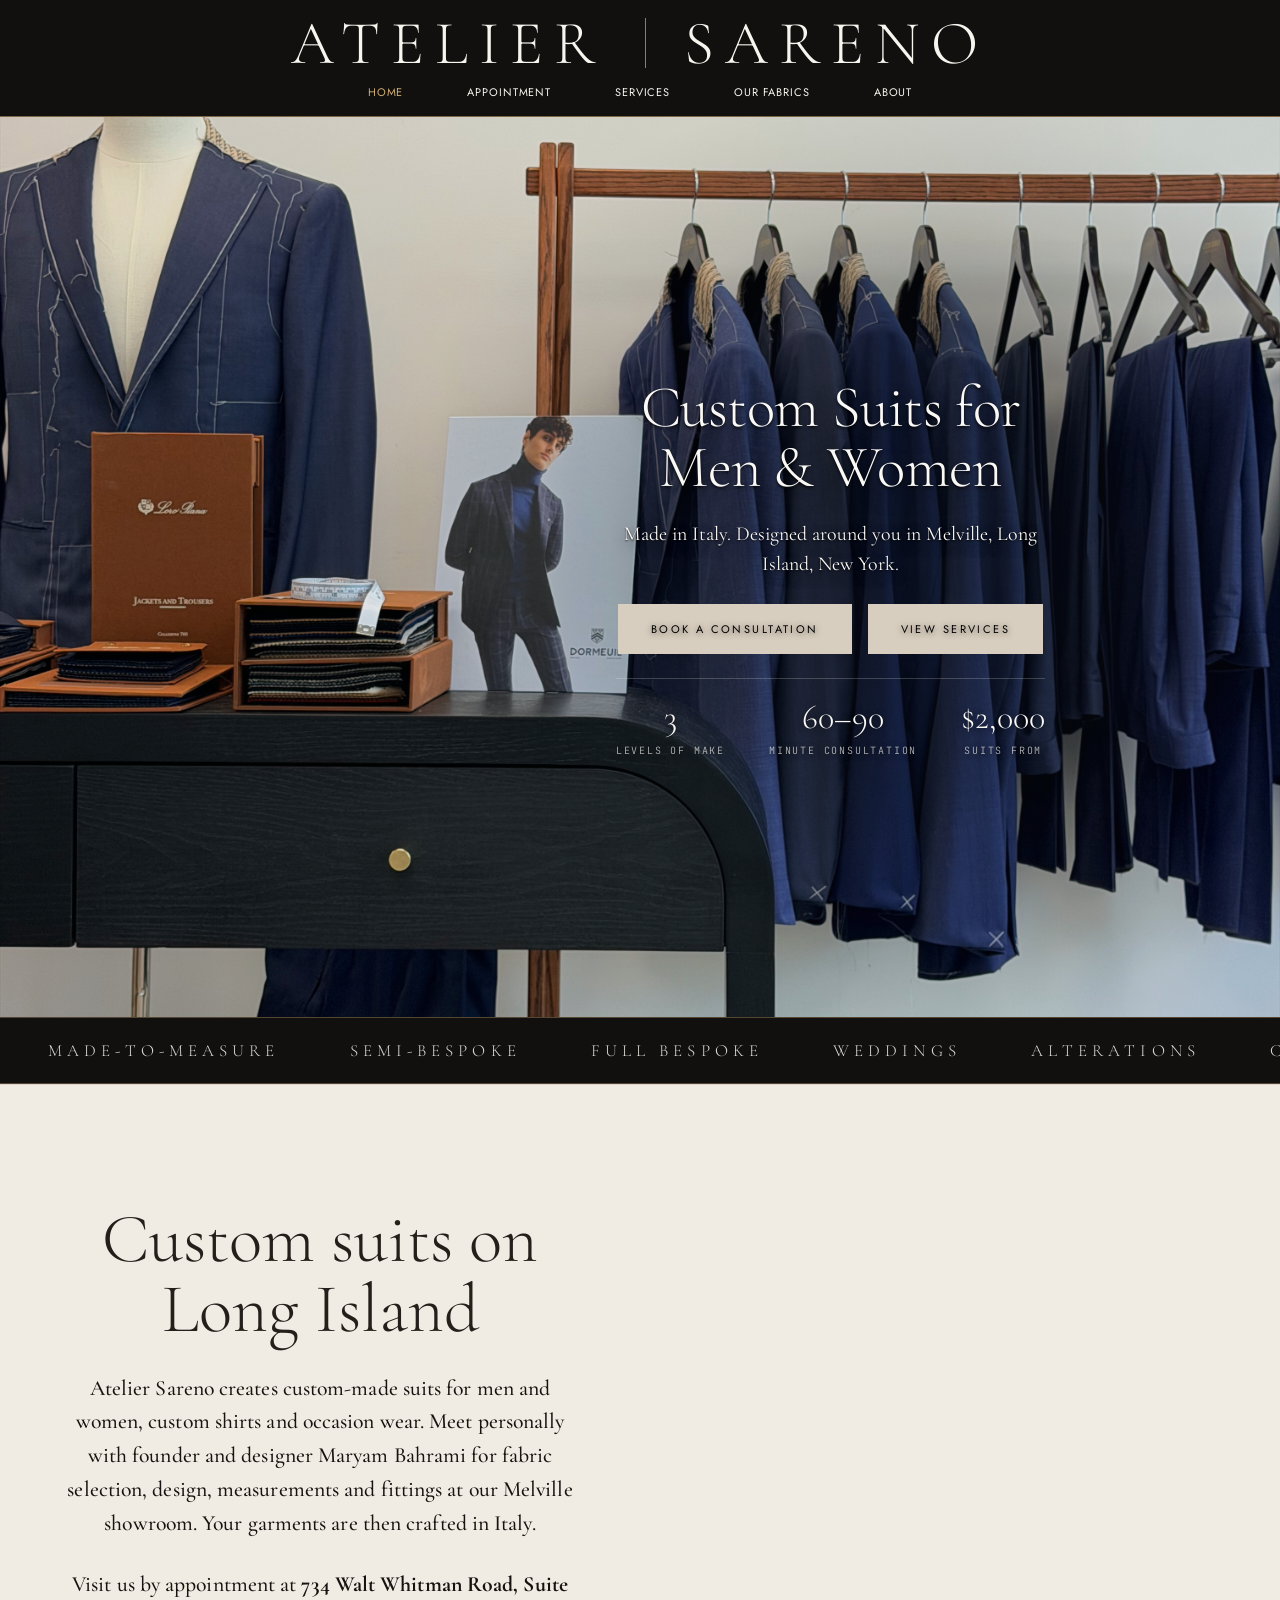
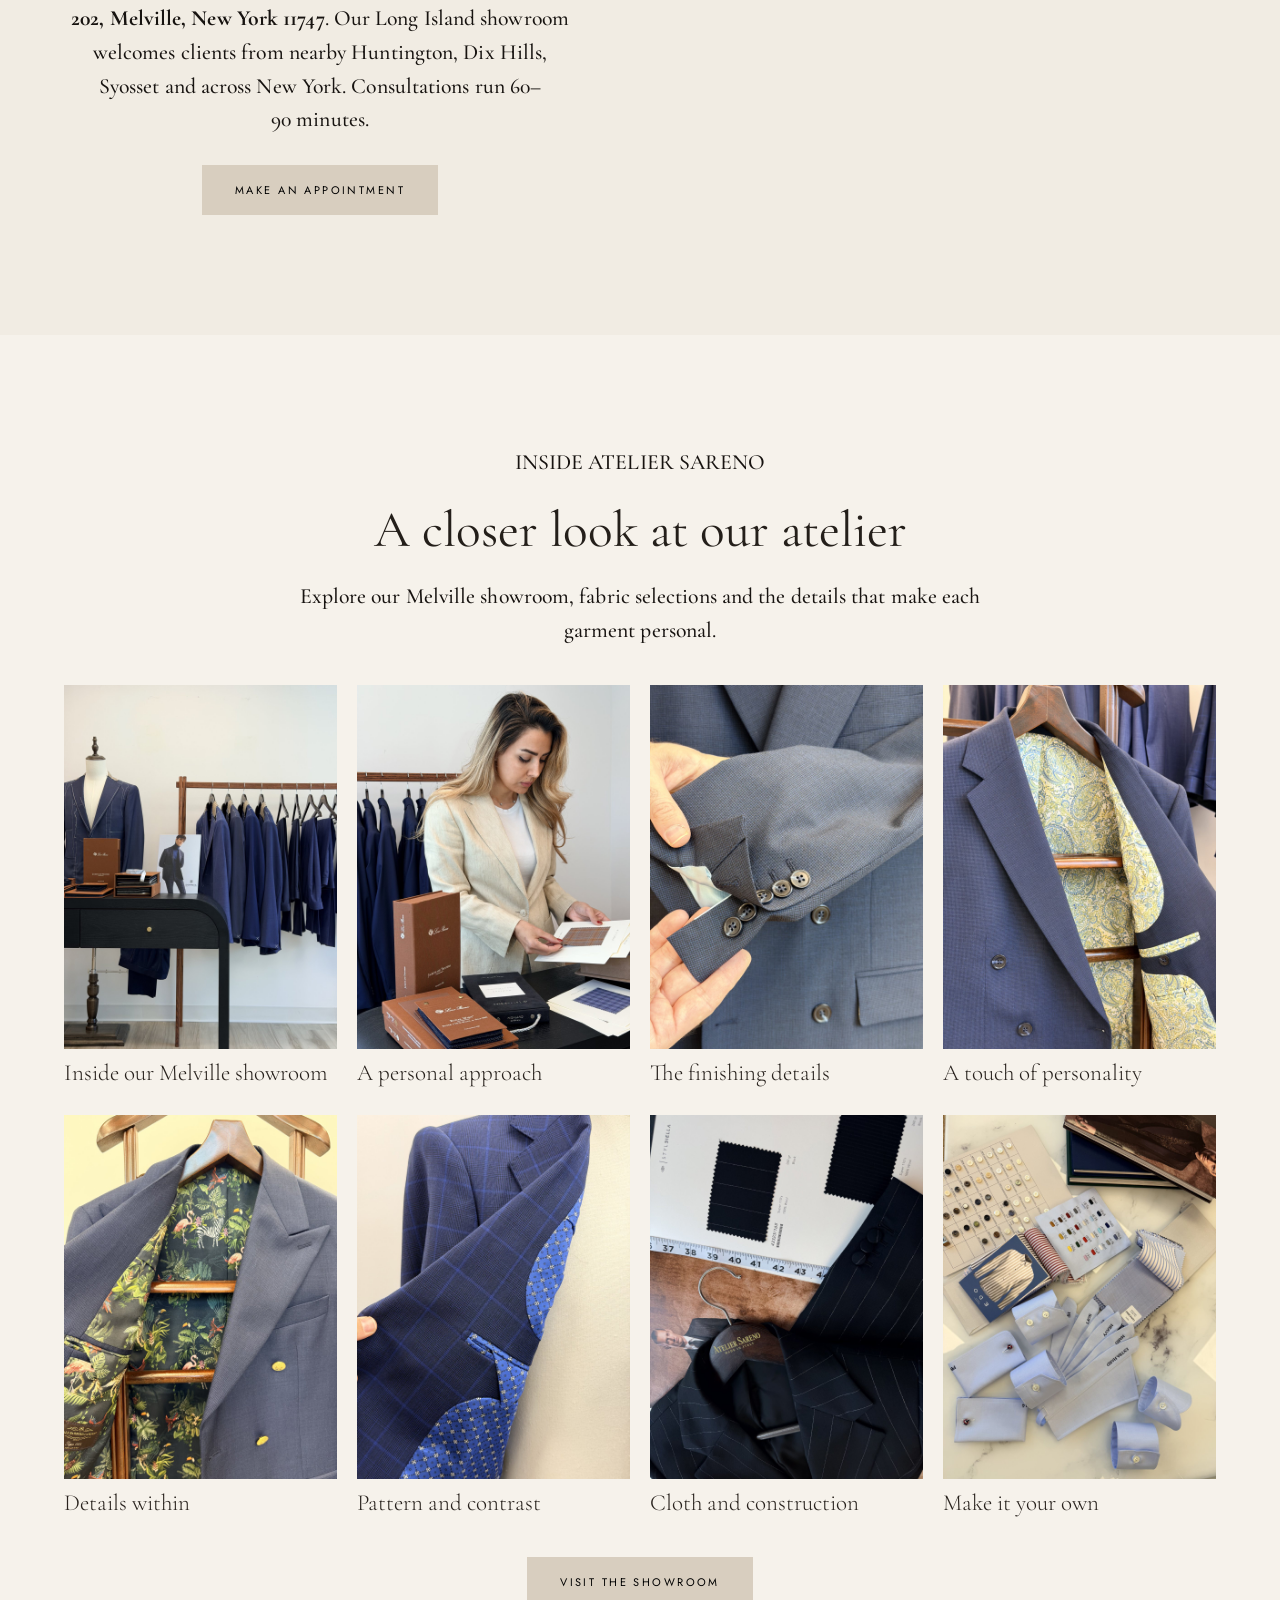
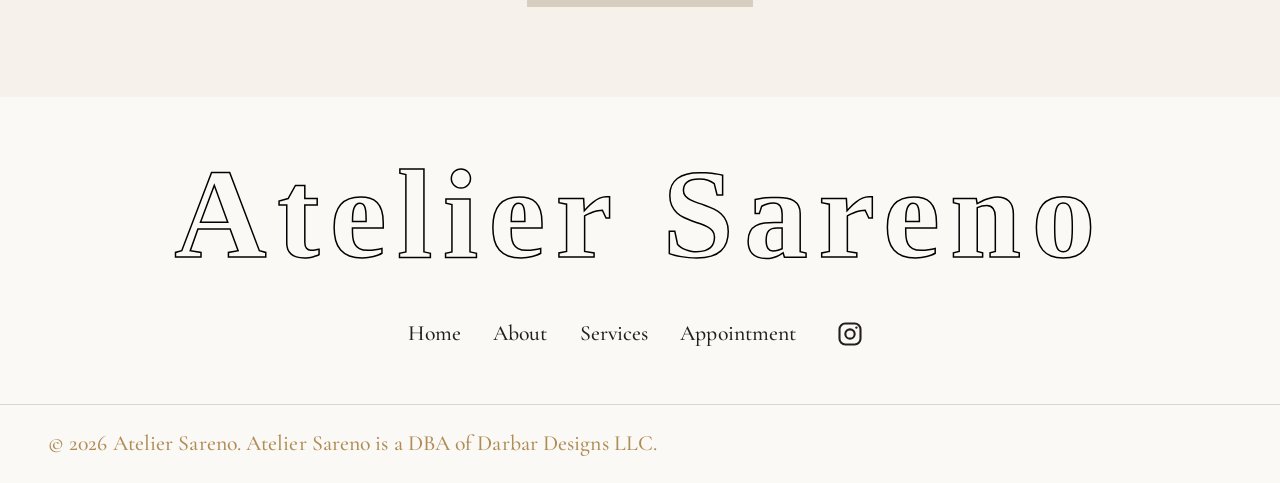
==== commit ebc7a20f: "Remove duplicated showroom image above atelier gallery" ====
--- a/index.html
+++ b/index.html
@@ -285,9 +285,6 @@
       <p>Visit us by appointment at <strong>734 Walt Whitman Road, Suite 202, Melville, New York 11747</strong>. Our Long Island showroom welcomes clients from nearby Huntington, Dix Hills, Syosset and across New York. Consultations run 60&ndash;90 minutes.</p>
       <a class="btn btn--brass" href="appointment.html">Make an appointment</a>
     </div>
-    <div class="split__media">
-      <img src="assets/img/showroom-20261018/showroom.jpg" alt="Suits on the rack and fabric books in the Atelier Sareno showroom" loading="lazy" width="1200" height="1600">
-    </div>
   </section>
 
   <section class="atelier-gallery" aria-labelledby="atelier-gallery-title">
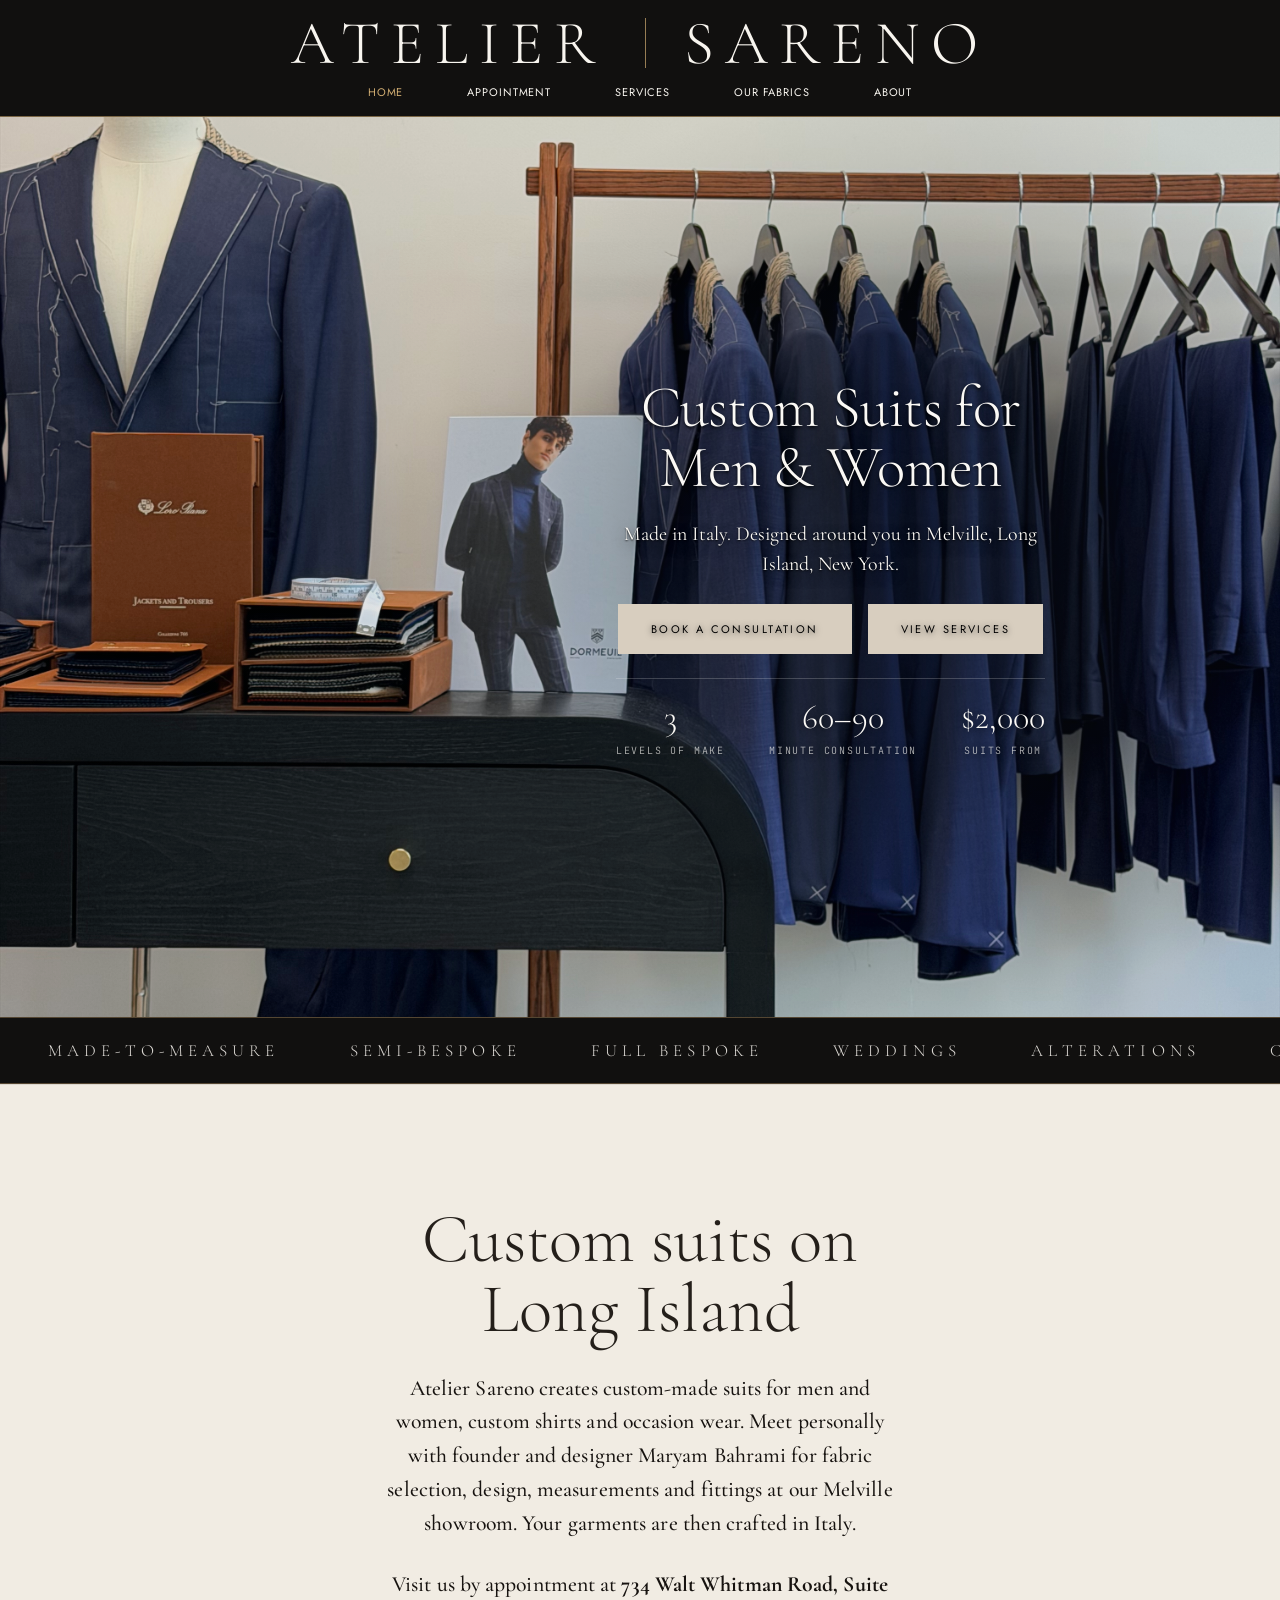
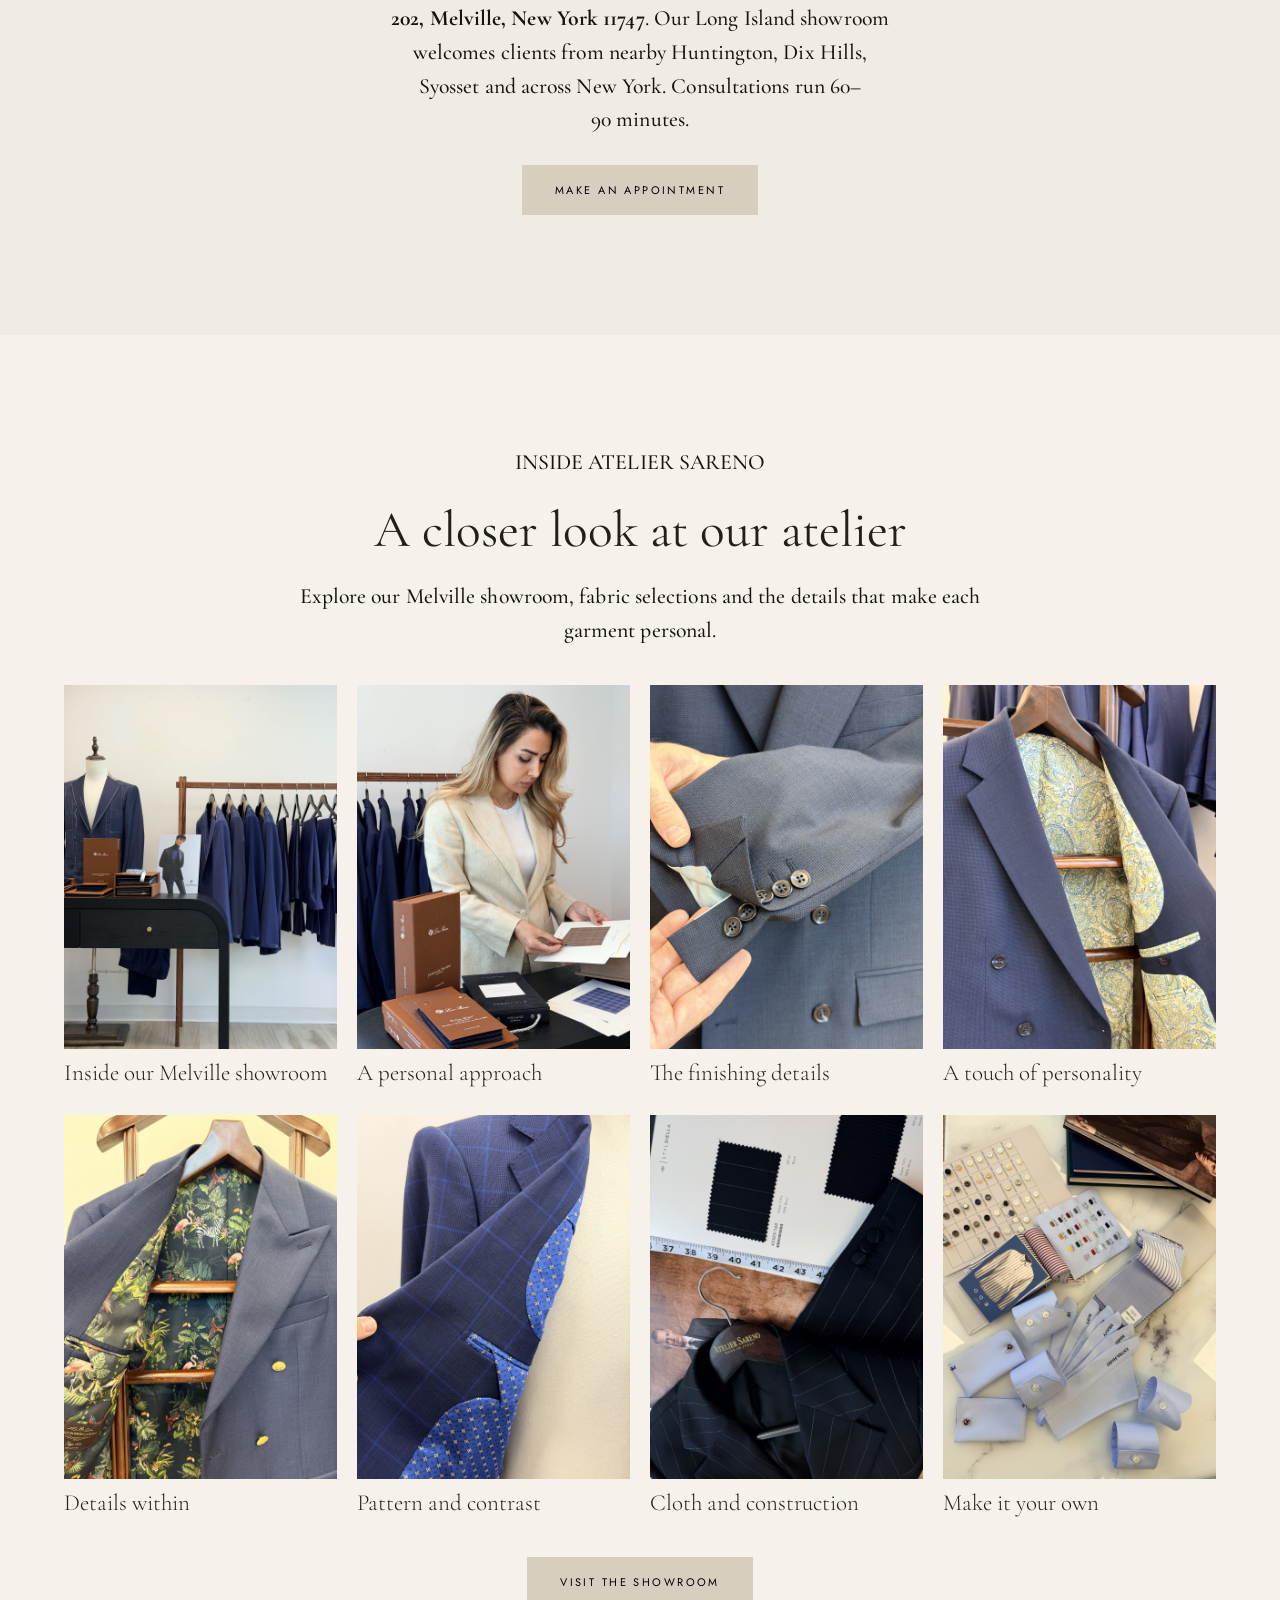
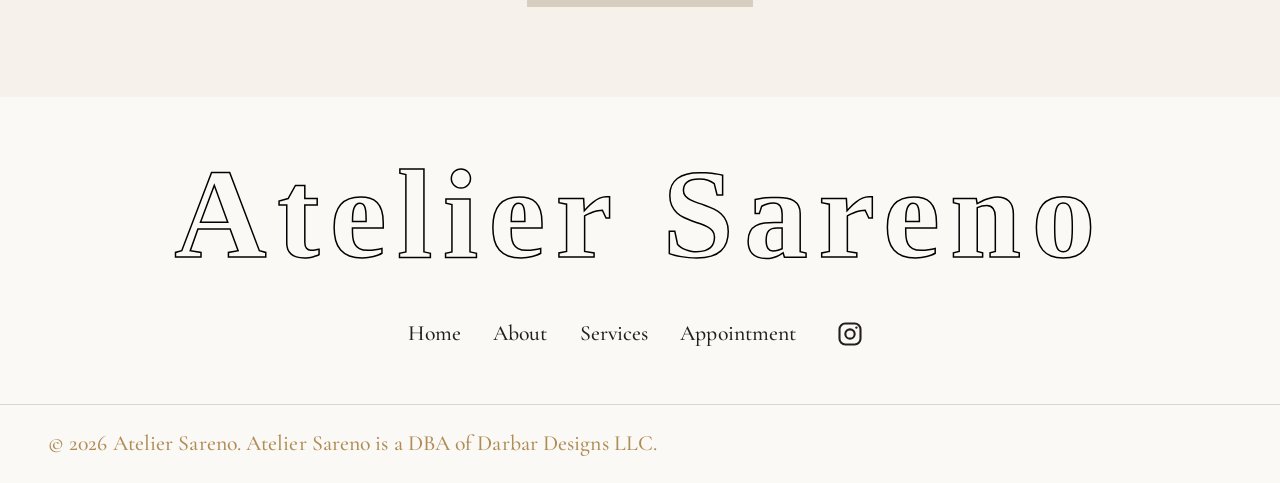
==== commit c9695052: "Center homepage custom suits introduction" ====
--- a/index.html
+++ b/index.html
@@ -16,6 +16,13 @@
 <link href="https://fonts.googleapis.com/css2?family=Cormorant+Garamond:wght@300;400;500;600&family=Jost:wght@300;400;600;700&family=JetBrains+Mono:wght@400&display=swap" rel="stylesheet">
 <link rel="stylesheet" href="assets/css/styles.css?v=20261023-buttons">
 <style>
+  /* Center the homepage introduction while preserving its original column width. */
+  .home-introduction { grid-template-columns: minmax(0, 1fr); }
+  .home-introduction .split__copy { width: 50%; justify-self: center; }
+  @media (max-width: 900px) {
+    .home-introduction .split__copy { width: 100%; }
+  }
+
   /* Homepage readability refinement */
   .home-masthead {
     position: relative;
@@ -147,7 +154,10 @@
       border-bottom-color: rgba(248, 245, 239, .14);
     }
 
-    .hero { justify-content: center; }
+    .hero {
+      justify-content: center;
+      min-height: max(740px, calc(100svh - 92px));
+    }
 
     .hero__scrim {
       background:
@@ -160,17 +170,40 @@
 
     .hero__inner {
       margin: 0;
-      padding: 64px 20px 44px;
-      gap: 20px;
+      width: 100%;
+      min-height: max(740px, calc(100svh - 92px));
+      padding: 170px 20px 44px;
+      gap: 18px;
+      justify-content: flex-end;
     }
 
     .hero__title {
-      font-size: clamp(38px, 11vw, 54px);
+      position: absolute;
+      top: 30px;
+      left: 16px;
+      right: 16px;
+      max-width: none;
+      margin: 0;
+      color: #161412;
+      font-size: clamp(38px, 10vw, 54px);
+      line-height: 0.91;
+      text-shadow: none;
+      z-index: 2;
     }
 
     .hero__lede {
-      font-size: 17px;
-      line-height: 1.48;
+      position: absolute;
+      top: 125px;
+      left: 20px;
+      right: 20px;
+      width: auto;
+      max-width: none;
+      margin: 0;
+      color: #241f1a;
+      font-size: clamp(16px, 4.2vw, 18px);
+      line-height: 1.35;
+      text-shadow: none;
+      z-index: 2;
     }
   }
 </style>
@@ -278,7 +311,7 @@
     <span>Made-to-Measure</span><span>Semi-Bespoke</span><span>Full Bespoke</span><span>Weddings</span><span>Alterations</span><span>Consultation</span><span>Made-to-Measure</span><span>Semi-Bespoke</span>
   </section>
 
-  <section class="split">
+  <section class="split home-introduction" id="custom-suits">
     <div class="split__copy">
       <h2>Custom suits on Long Island</h2>
       <p>Atelier Sareno creates custom-made suits for men and women, custom shirts and occasion wear. Meet personally with founder and designer Maryam Bahrami for fabric selection, design, measurements and fittings at our Melville showroom. Your garments are then crafted in Italy.</p>
